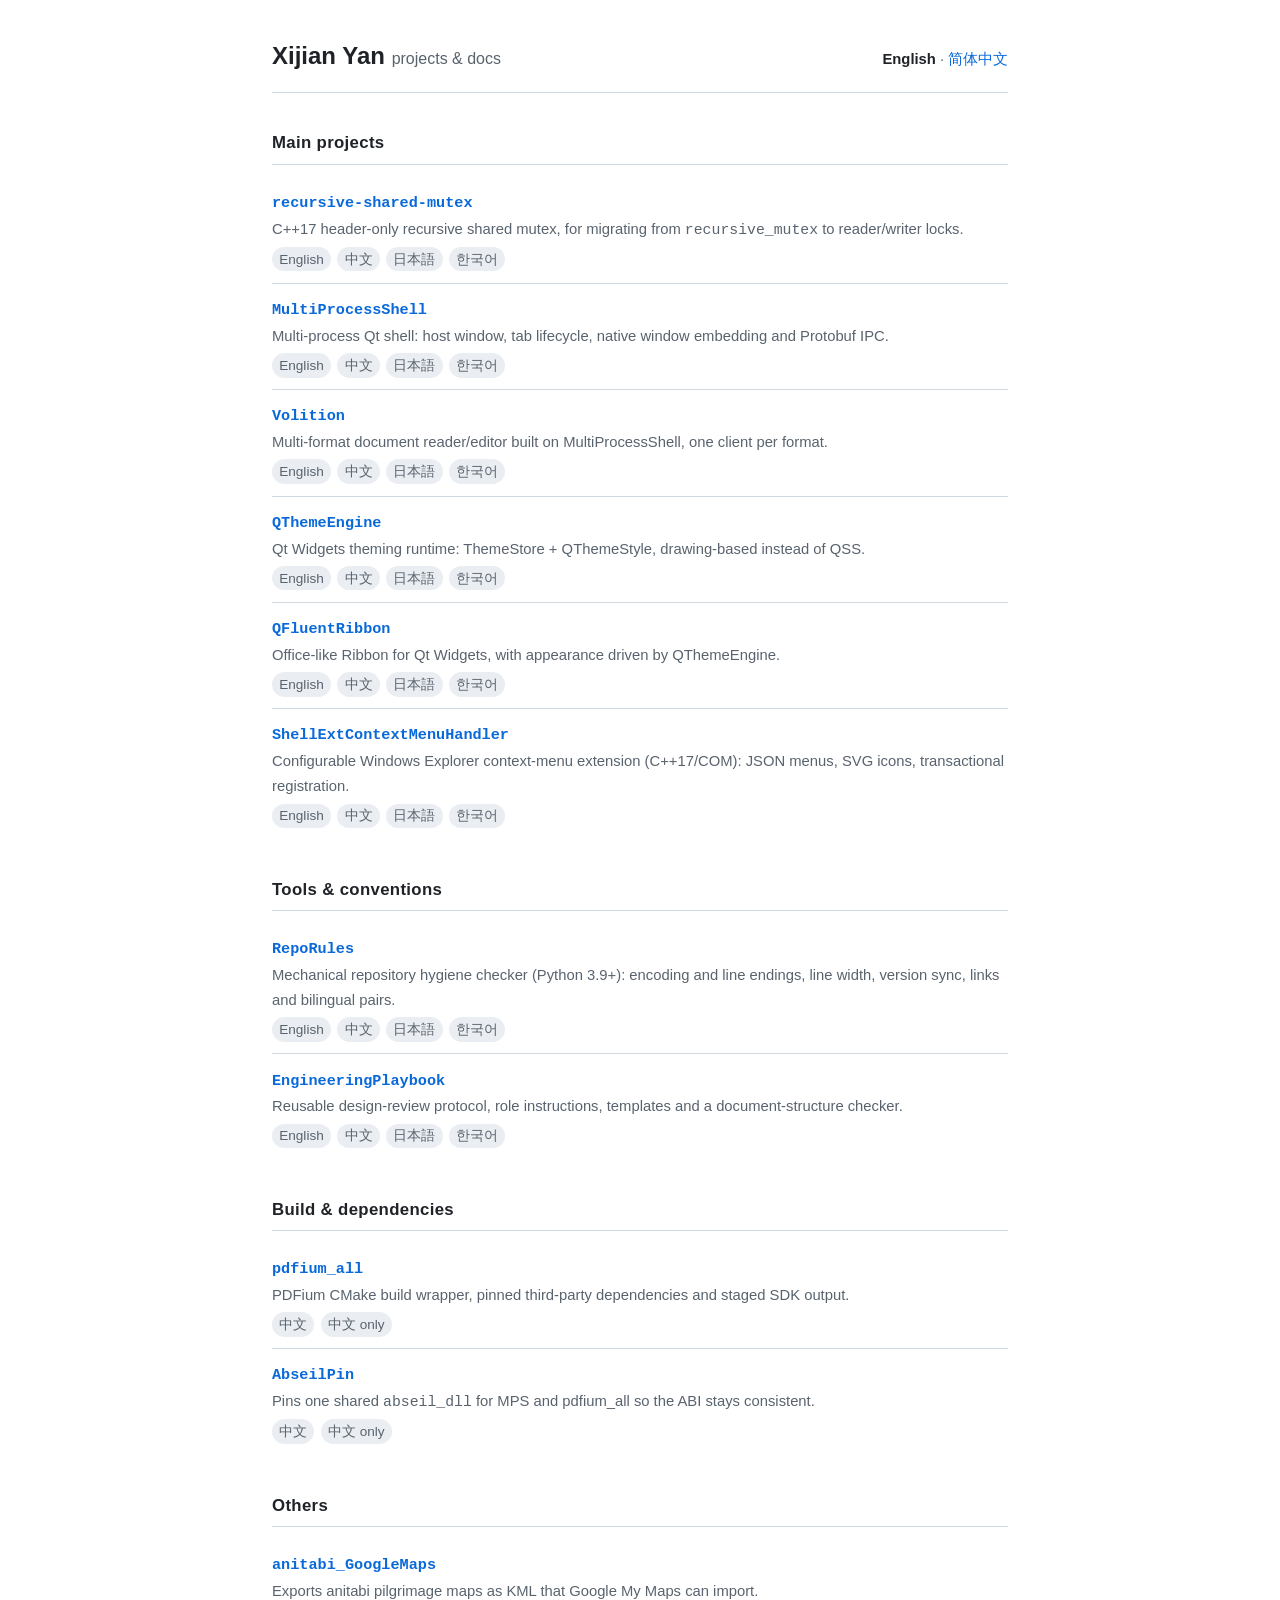
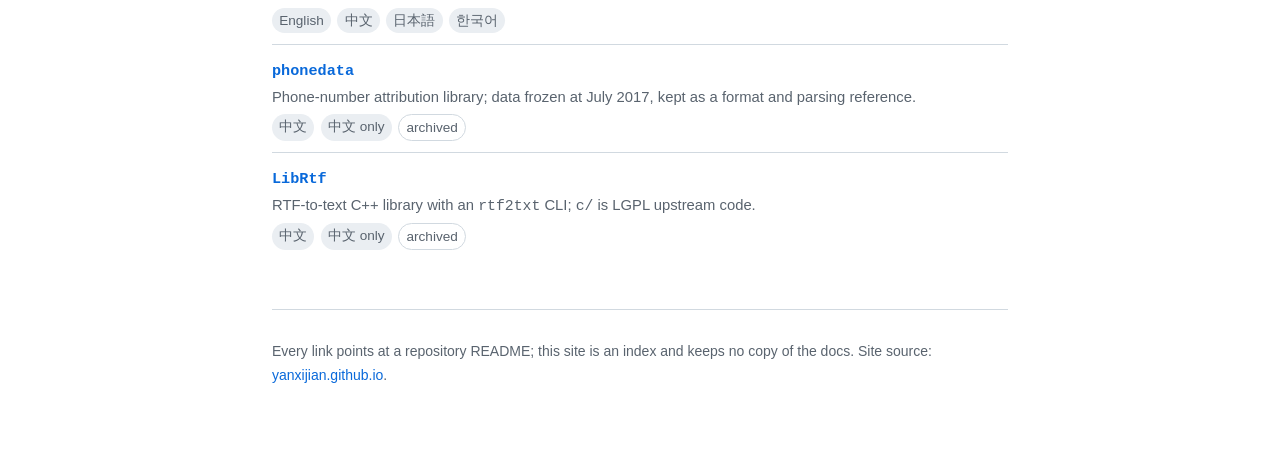
==== en/index.html @ b66724a9 "feat: README 四语言（英/简中/日/韩），索引页链接改为四语言入口 - README.md 改为英文默认（原 README.en.md），README.zh-CN.md 承接原中文版，  " ====
<!DOCTYPE html>
<html lang="en">
<head>
<meta charset="utf-8">
<meta name="viewport" content="width=device-width, initial-scale=1">
<title>Projects &amp; docs · Xijian Yan</title>
<meta name="description" content="Public projects by Xijian Yan: C++/Qt libraries and tools, a Windows Shell extension, a repository hygiene checker, plus archived experiments.">
<link rel="stylesheet" href="/assets/style.css">
<link rel="alternate" hreflang="zh" href="https://yanxijian.github.io/zh/">
<link rel="alternate" hreflang="en" href="https://yanxijian.github.io/en/">
<link rel="alternate" hreflang="x-default" href="https://yanxijian.github.io/">
<script src="/assets/site.js"></script>
</head>
<body>
<header>
  <h1>Xijian Yan <span class="sub">projects &amp; docs</span></h1>
  <nav class="lang" aria-label="Language">
    <strong>English</strong><span class="sep" aria-hidden="true">·</span><a href="/zh/" hreflang="zh" lang="zh-CN" data-set-lang="zh">简体中文</a>
  </nav>
</header>

<main>
  <section>
    <h2>Main projects</h2>
    <ul class="repos">
      <li>
        <a class="name" href="https://github.com/yanxijian/recursive-shared-mutex"><code>recursive-shared-mutex</code></a>
        <span class="desc">C++17 header-only recursive shared mutex, for migrating from <code>recursive_mutex</code> to reader/writer locks.</span>
        <span class="tags">
          <a class="tag" href="https://github.com/yanxijian/recursive-shared-mutex/blob/HEAD/README.md">English</a>
          <a class="tag" href="https://github.com/yanxijian/recursive-shared-mutex/blob/HEAD/README.zh-CN.md">中文</a>
          <a class="tag" href="https://github.com/yanxijian/recursive-shared-mutex/blob/HEAD/README.ja.md">日本語</a>
          <a class="tag" href="https://github.com/yanxijian/recursive-shared-mutex/blob/HEAD/README.ko.md">한국어</a>
        </span>
      </li>
      <li>
        <a class="name" href="https://github.com/yanxijian/MultiProcessShell"><code>MultiProcessShell</code></a>
        <span class="desc">Multi-process Qt shell: host window, tab lifecycle, native window embedding and Protobuf IPC.</span>
        <span class="tags">
          <a class="tag" href="https://github.com/yanxijian/MultiProcessShell/blob/HEAD/README.md">English</a>
          <a class="tag" href="https://github.com/yanxijian/MultiProcessShell/blob/HEAD/README.zh-CN.md">中文</a>
          <a class="tag" href="https://github.com/yanxijian/MultiProcessShell/blob/HEAD/README.ja.md">日本語</a>
          <a class="tag" href="https://github.com/yanxijian/MultiProcessShell/blob/HEAD/README.ko.md">한국어</a>
        </span>
      </li>
      <li>
        <a class="name" href="https://github.com/yanxijian/Volition"><code>Volition</code></a>
        <span class="desc">Multi-format document reader/editor built on MultiProcessShell, one client per format.</span>
        <span class="tags">
          <a class="tag" href="https://github.com/yanxijian/Volition/blob/HEAD/README.md">English</a>
          <a class="tag" href="https://github.com/yanxijian/Volition/blob/HEAD/README.zh-CN.md">中文</a>
          <a class="tag" href="https://github.com/yanxijian/Volition/blob/HEAD/README.ja.md">日本語</a>
          <a class="tag" href="https://github.com/yanxijian/Volition/blob/HEAD/README.ko.md">한국어</a>
        </span>
      </li>
      <li>
        <a class="name" href="https://github.com/yanxijian/QThemeEngine"><code>QThemeEngine</code></a>
        <span class="desc">Qt Widgets theming runtime: ThemeStore + QThemeStyle, drawing-based instead of QSS.</span>
        <span class="tags">
          <a class="tag" href="https://github.com/yanxijian/QThemeEngine/blob/HEAD/README.md">English</a>
          <a class="tag" href="https://github.com/yanxijian/QThemeEngine/blob/HEAD/README.zh-CN.md">中文</a>
          <a class="tag" href="https://github.com/yanxijian/QThemeEngine/blob/HEAD/README.ja.md">日本語</a>
          <a class="tag" href="https://github.com/yanxijian/QThemeEngine/blob/HEAD/README.ko.md">한국어</a>
        </span>
      </li>
      <li>
        <a class="name" href="https://github.com/yanxijian/QFluentRibbon"><code>QFluentRibbon</code></a>
        <span class="desc">Office-like Ribbon for Qt Widgets, with appearance driven by QThemeEngine.</span>
        <span class="tags">
          <a class="tag" href="https://github.com/yanxijian/QFluentRibbon/blob/HEAD/README.md">English</a>
          <a class="tag" href="https://github.com/yanxijian/QFluentRibbon/blob/HEAD/README.zh-CN.md">中文</a>
          <a class="tag" href="https://github.com/yanxijian/QFluentRibbon/blob/HEAD/README.ja.md">日本語</a>
          <a class="tag" href="https://github.com/yanxijian/QFluentRibbon/blob/HEAD/README.ko.md">한국어</a>
        </span>
      </li>
      <li>
        <a class="name" href="https://github.com/yanxijian/ShellExtContextMenuHandler"><code>ShellExtContextMenuHandler</code></a>
        <span class="desc">Configurable Windows Explorer context-menu extension (C++17/COM): JSON menus, SVG icons, transactional registration.</span>
        <span class="tags">
          <a class="tag" href="https://github.com/yanxijian/ShellExtContextMenuHandler/blob/HEAD/README.md">English</a>
          <a class="tag" href="https://github.com/yanxijian/ShellExtContextMenuHandler/blob/HEAD/README.zh-CN.md">中文</a>
          <a class="tag" href="https://github.com/yanxijian/ShellExtContextMenuHandler/blob/HEAD/README.ja.md">日本語</a>
          <a class="tag" href="https://github.com/yanxijian/ShellExtContextMenuHandler/blob/HEAD/README.ko.md">한국어</a>
        </span>
      </li>
    </ul>
  </section>

  <section>
    <h2>Tools &amp; conventions</h2>
    <ul class="repos">
      <li>
        <a class="name" href="https://github.com/yanxijian/RepoRules"><code>RepoRules</code></a>
        <span class="desc">Mechanical repository hygiene checker (Python 3.9+): encoding and line endings, line width, version sync, links and bilingual pairs.</span>
        <span class="tags">
          <a class="tag" href="https://github.com/yanxijian/RepoRules/blob/HEAD/README.md">English</a>
          <a class="tag" href="https://github.com/yanxijian/RepoRules/blob/HEAD/README.zh-CN.md">中文</a>
          <a class="tag" href="https://github.com/yanxijian/RepoRules/blob/HEAD/README.ja.md">日本語</a>
          <a class="tag" href="https://github.com/yanxijian/RepoRules/blob/HEAD/README.ko.md">한국어</a>
        </span>
      </li>
      <li>
        <a class="name" href="https://github.com/yanxijian/EngineeringPlaybook"><code>EngineeringPlaybook</code></a>
        <span class="desc">Reusable design-review protocol, role instructions, templates and a document-structure checker.</span>
        <span class="tags">
          <a class="tag" href="https://github.com/yanxijian/EngineeringPlaybook/blob/HEAD/README.md">English</a>
          <a class="tag" href="https://github.com/yanxijian/EngineeringPlaybook/blob/HEAD/README.zh-CN.md">中文</a>
          <a class="tag" href="https://github.com/yanxijian/EngineeringPlaybook/blob/HEAD/README.ja.md">日本語</a>
          <a class="tag" href="https://github.com/yanxijian/EngineeringPlaybook/blob/HEAD/README.ko.md">한국어</a>
        </span>
        </span>
      </li>
    </ul>
  </section>

  <section>
    <h2>Build &amp; dependencies</h2>
    <ul class="repos">
      <li>
        <a class="name" href="https://github.com/yanxijian/pdfium_all"><code>pdfium_all</code></a>
        <span class="desc">PDFium CMake build wrapper, pinned third-party dependencies and staged SDK output.</span>
        <span class="tags">
          <a class="tag" href="https://github.com/yanxijian/pdfium_all/blob/HEAD/README.md">中文</a>
          <span class="tag">中文 only</span>
        </span>
      </li>
      <li>
        <a class="name" href="https://github.com/yanxijian/AbseilPin"><code>AbseilPin</code></a>
        <span class="desc">Pins one shared <code>abseil_dll</code> for MPS and pdfium_all so the ABI stays consistent.</span>
        <span class="tags">
          <a class="tag" href="https://github.com/yanxijian/AbseilPin/blob/HEAD/README.md">中文</a>
          <span class="tag">中文 only</span>
        </span>
      </li>
    </ul>
  </section>

  <section>
    <h2>Others</h2>
    <ul class="repos">
      <li>
        <a class="name" href="https://github.com/yanxijian/anitabi_GoogleMaps"><code>anitabi_GoogleMaps</code></a>
        <span class="desc">Exports anitabi pilgrimage maps as KML that Google My Maps can import.</span>
        <span class="tags">
          <a class="tag" href="https://github.com/yanxijian/anitabi_GoogleMaps/blob/HEAD/README.md">English</a>
          <a class="tag" href="https://github.com/yanxijian/anitabi_GoogleMaps/blob/HEAD/README.zh-CN.md">中文</a>
          <a class="tag" href="https://github.com/yanxijian/anitabi_GoogleMaps/blob/HEAD/README.ja.md">日本語</a>
          <a class="tag" href="https://github.com/yanxijian/anitabi_GoogleMaps/blob/HEAD/README.ko.md">한국어</a>
        </span>
        </span>
      </li>
      <li>
        <a class="name" href="https://github.com/yanxijian/phonedata"><code>phonedata</code></a>
        <span class="desc">Phone-number attribution library; data frozen at July 2017, kept as a format and parsing reference.</span>
        <span class="tags">
          <a class="tag" href="https://github.com/yanxijian/phonedata/blob/HEAD/README.md">中文</a>
          <span class="tag">中文 only</span>
          <span class="tag tag-archived">archived</span>
        </span>
      </li>
      <li>
        <a class="name" href="https://github.com/yanxijian/LibRtf"><code>LibRtf</code></a>
        <span class="desc">RTF-to-text C++ library with an <code>rtf2txt</code> CLI; <code>c/</code> is LGPL upstream code.</span>
        <span class="tags">
          <a class="tag" href="https://github.com/yanxijian/LibRtf/blob/HEAD/README.md">中文</a>
          <span class="tag">中文 only</span>
          <span class="tag tag-archived">archived</span>
        </span>
      </li>
    </ul>
  </section>
</main>

<footer>
  <p>Every link points at a repository README; this site is an index and keeps no copy of the docs.
     Site source: <a href="https://github.com/yanxijian/yanxijian.github.io">yanxijian.github.io</a>.</p>
</footer>
</body>
</html>
---- assets/style.css ----
/* 站点样式：无外部字体、无 CDN、无构建。
 * 颜色跟随系统主题，中文优先使用系统自带的中文字体。 */

:root {
  color-scheme: light dark;
  --fg: #1f2328;
  --muted: #59636e;
  --bg: #ffffff;
  --line: #d1d9e0;
  --accent: #0969da;
  --tag-bg: #eaeef2;
  --tag-fg: #59636e;
}

@media (prefers-color-scheme: dark) {
  :root {
    --fg: #e6edf3;
    --muted: #9198a1;
    --bg: #0d1117;
    --line: #30363d;
    --accent: #4493f8;
    --tag-bg: #21262d;
    --tag-fg: #9198a1;
  }
}

* {
  box-sizing: border-box;
}

html {
  -webkit-text-size-adjust: 100%;
}

body {
  margin: 0;
  padding: 2.5rem 1.25rem 4rem;
  background: var(--bg);
  color: var(--fg);
  font-family: -apple-system, BlinkMacSystemFont, "Segoe UI", "PingFang SC",
    "Hiragino Sans GB", "Microsoft YaHei", "Noto Sans CJK SC", sans-serif;
  font-size: 16px;
  line-height: 1.7;
}

main,
header,
footer {
  max-width: 46rem;
  margin: 0 auto;
}

a {
  color: var(--accent);
  text-decoration: none;
}

a:hover,
a:focus {
  text-decoration: underline;
}

a:focus-visible {
  outline: 2px solid var(--accent);
  outline-offset: 2px;
  border-radius: 3px;
}

h1 {
  margin: 0 0 0.25rem;
  font-size: 1.5rem;
  line-height: 1.35;
}

h1 .sub {
  color: var(--muted);
  font-size: 1rem;
  font-weight: 400;
}

h2 {
  margin: 2.25rem 0 0.75rem;
  padding-bottom: 0.35rem;
  border-bottom: 1px solid var(--line);
  font-size: 1.05rem;
  letter-spacing: 0.02em;
}

header {
  display: flex;
  flex-wrap: wrap;
  align-items: baseline;
  justify-content: space-between;
  gap: 0.5rem 1rem;
  padding-bottom: 1rem;
  border-bottom: 1px solid var(--line);
}

.lang {
  color: var(--muted);
  font-size: 0.925rem;
  white-space: nowrap;
}

.lang strong {
  color: var(--fg);
}

.sep {
  padding: 0 0.25rem;
  color: var(--muted);
}

ul.repos {
  margin: 0;
  padding: 0;
  list-style: none;
}

ul.repos > li {
  padding: 0.7rem 0;
  border-bottom: 1px solid var(--line);
}

ul.repos > li:last-child {
  border-bottom: 0;
}

.name {
  display: inline-block;
  margin-right: 0.5rem;
  font-weight: 600;
}

.name code {
  font-family: ui-monospace, SFMono-Regular, "SF Mono", Menlo, Consolas,
    "Liberation Mono", monospace;
  font-size: 0.95em;
}

.desc {
  display: block;
  color: var(--muted);
  font-size: 0.925rem;
}

.tags {
  display: inline-flex;
  flex-wrap: wrap;
  gap: 0.4rem;
  margin-top: 0.25rem;
  font-size: 0.85rem;
}

.tag {
  padding: 0.05rem 0.45rem;
  border-radius: 999px;
  background: var(--tag-bg);
  color: var(--tag-fg);
  white-space: nowrap;
}

.tag-archived {
  background: transparent;
  border: 1px solid var(--line);
}

footer {
  margin-top: 3rem;
  padding-top: 1rem;
  border-top: 1px solid var(--line);
  color: var(--muted);
  font-size: 0.875rem;
}

/* 根页：语言选择兜底 */
body.root {
  display: flex;
  align-items: center;
  min-height: 100vh;
  padding-top: 0;
  padding-bottom: 0;
}

body.root main {
  width: 100%;
  text-align: center;
}

body.root .choose {
  margin: 0.75rem 0 0.5rem;
  color: var(--muted);
}

body.root .choices {
  margin: 0;
  font-size: 1.15rem;
}

body.root .note {
  margin-top: 1.5rem;
  color: var(--muted);
  font-size: 0.85rem;
}
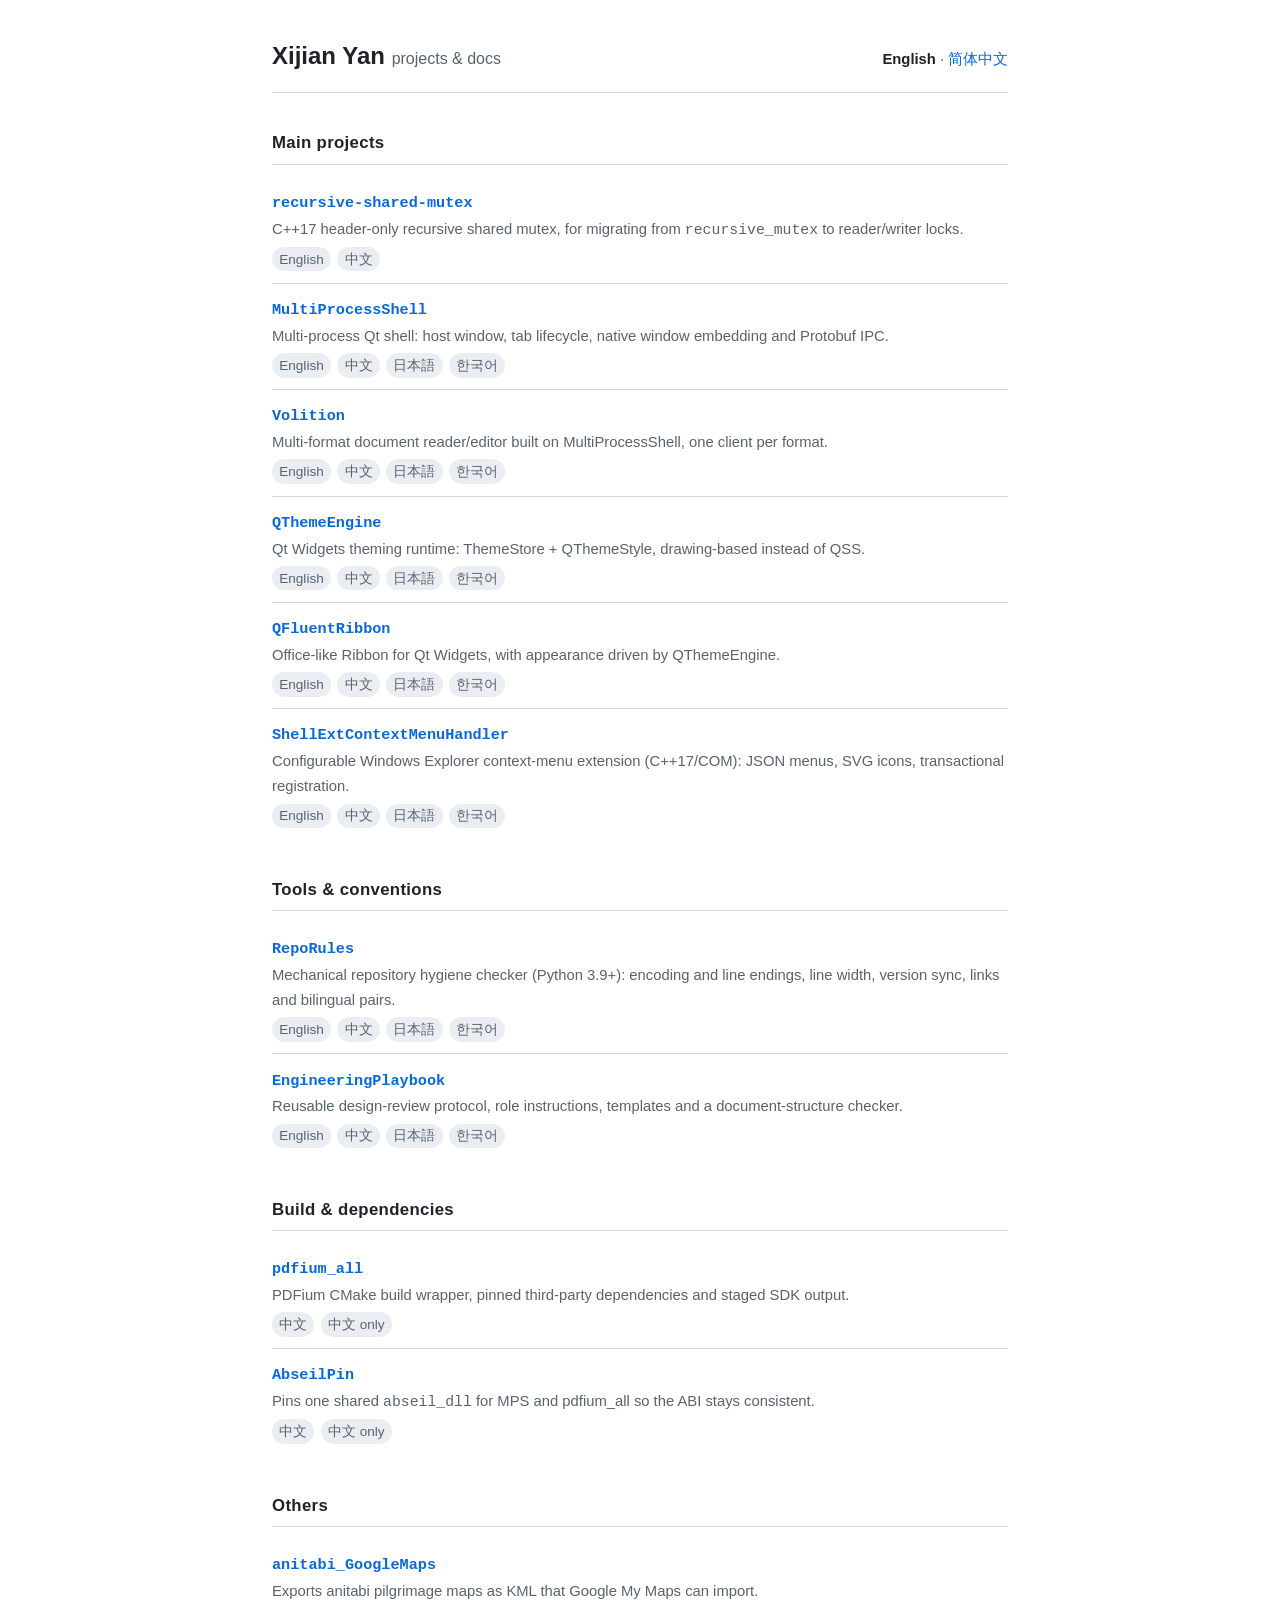
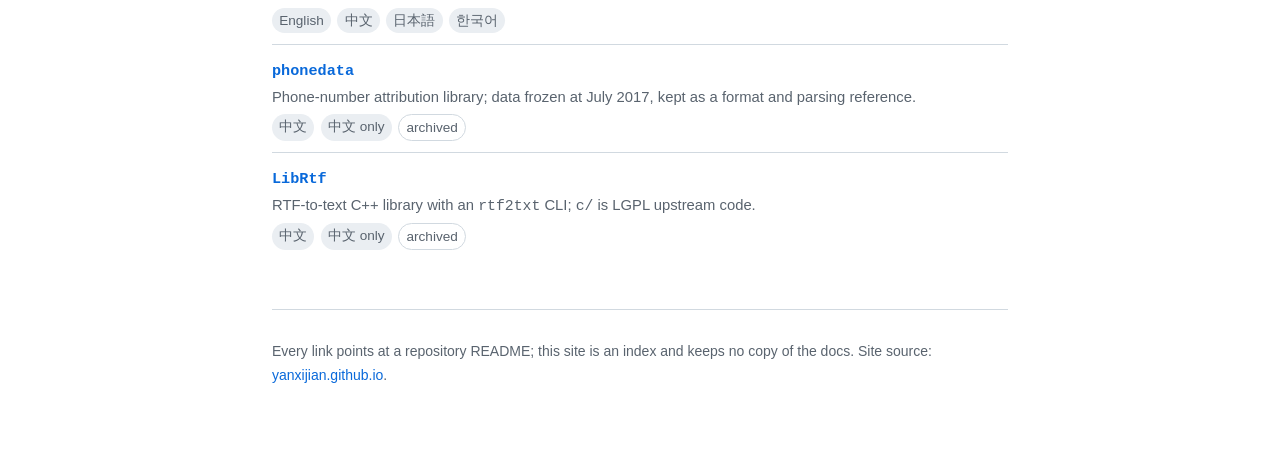
==== commit 15988193: "fix: recursive-shared-mutex 先只链中英两份 README 它的四语言（README.ja.md / README.ko.md）提交在 `chore/repo-rules-m" ====
--- a/en/index.html
+++ b/en/index.html
@@ -29,8 +29,6 @@
         <span class="tags">
           <a class="tag" href="https://github.com/yanxijian/recursive-shared-mutex/blob/HEAD/README.md">English</a>
           <a class="tag" href="https://github.com/yanxijian/recursive-shared-mutex/blob/HEAD/README.zh-CN.md">中文</a>
-          <a class="tag" href="https://github.com/yanxijian/recursive-shared-mutex/blob/HEAD/README.ja.md">日本語</a>
-          <a class="tag" href="https://github.com/yanxijian/recursive-shared-mutex/blob/HEAD/README.ko.md">한국어</a>
         </span>
       </li>
       <li>
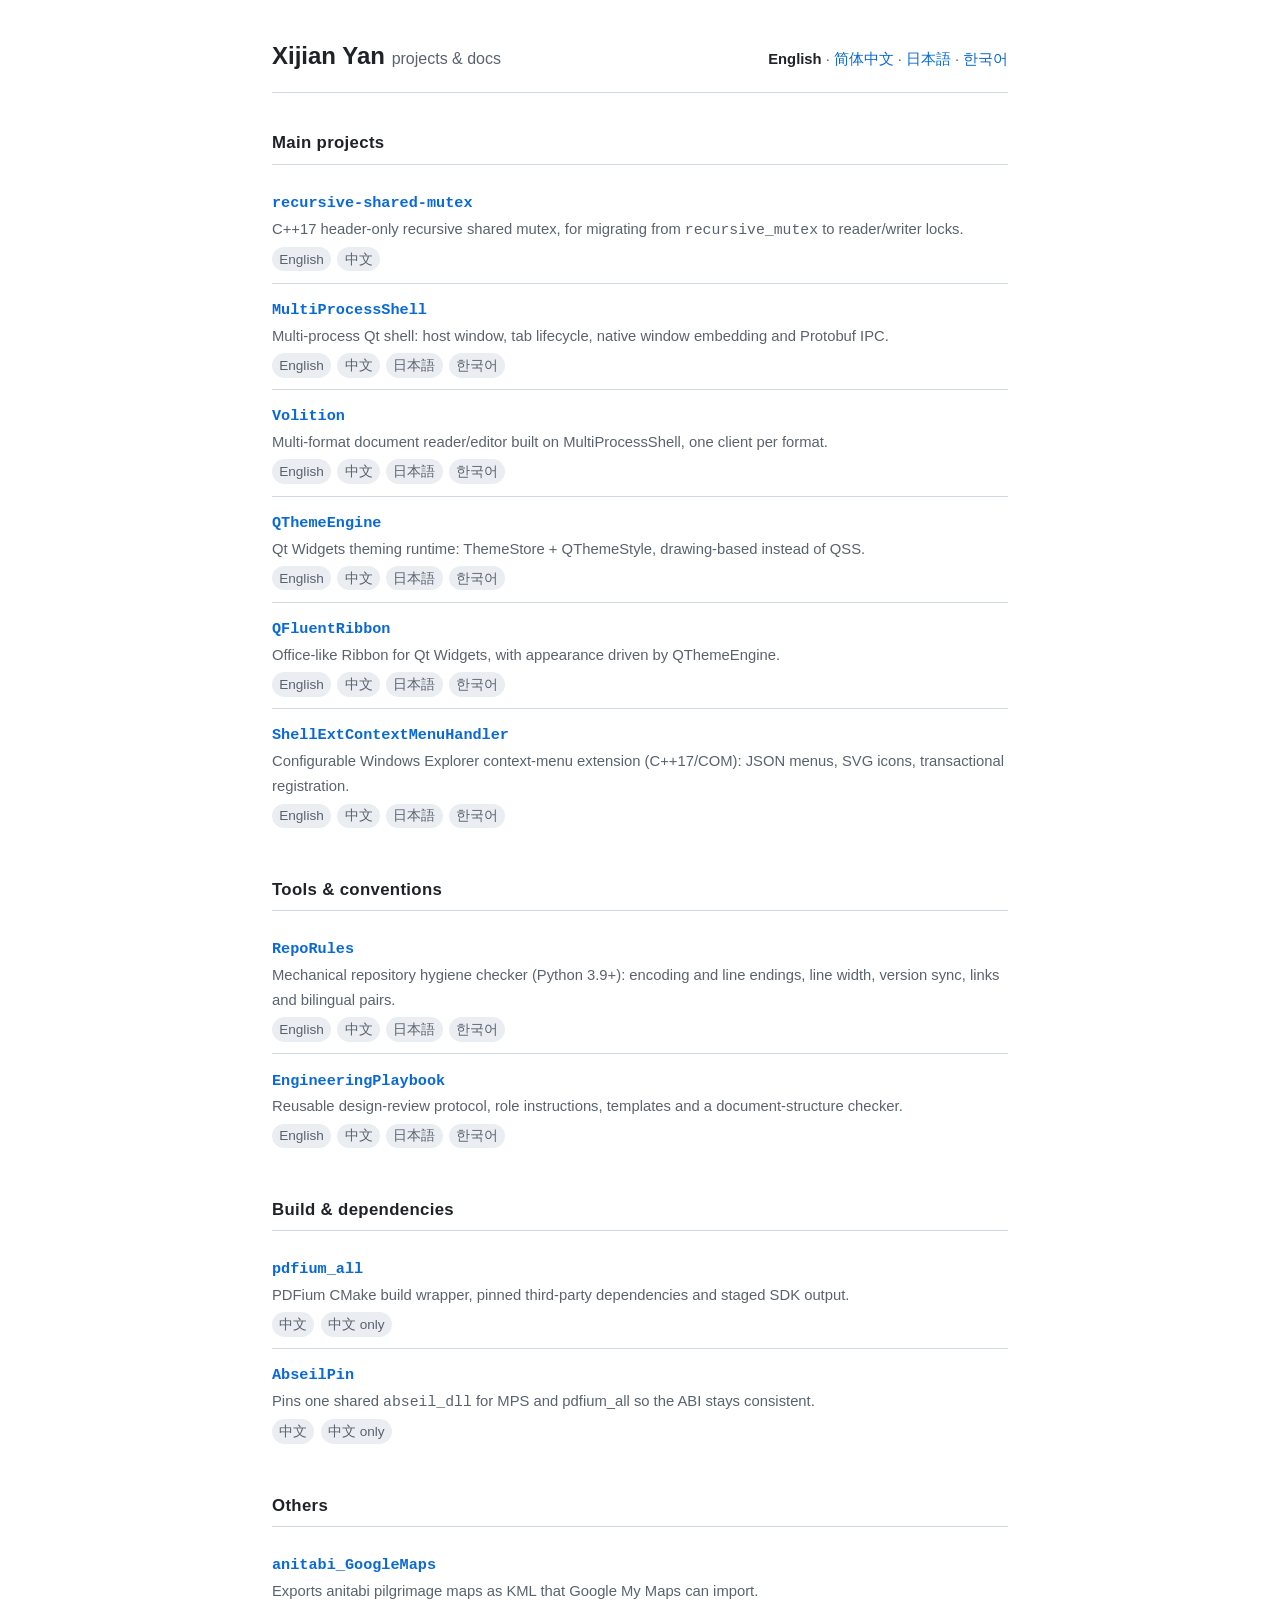
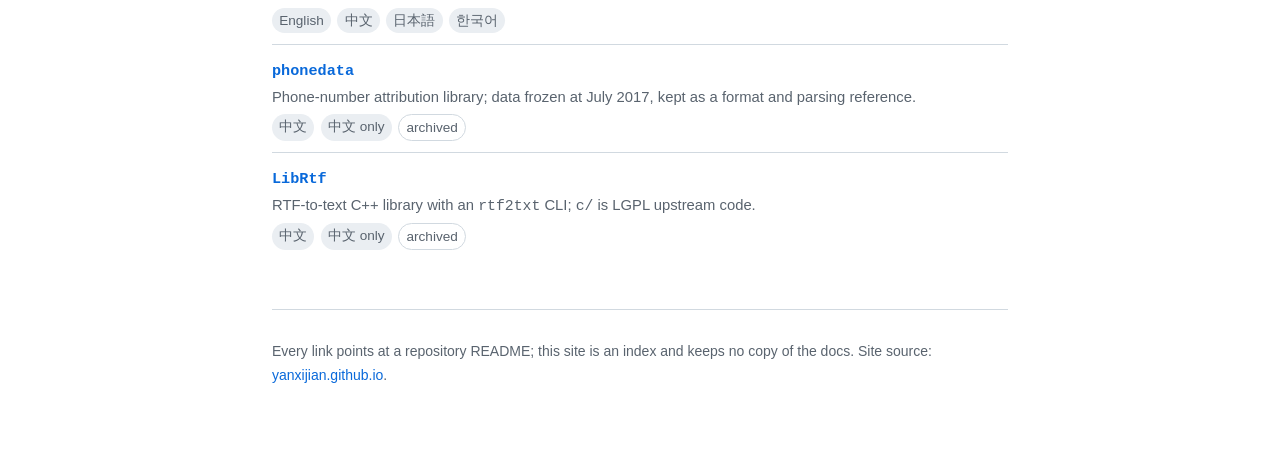
==== commit f2100c67: "feat: 站点补齐日语、韩语两页，成为四语索引 - 新增 ja/index.html、ko/index.html：12 个仓库条目按各自语言写说明 - 根页与 zh/en 页的语言导航、hrefla" ====
--- a/en/index.html
+++ b/en/index.html
@@ -14,8 +14,8 @@
 <body>
 <header>
   <h1>Xijian Yan <span class="sub">projects &amp; docs</span></h1>
-  <nav class="lang" aria-label="Language">
-    <strong>English</strong><span class="sep" aria-hidden="true">·</span><a href="/zh/" hreflang="zh" lang="zh-CN" data-set-lang="zh">简体中文</a>
+    <nav class="lang" aria-label="Language">
+    <strong>English</strong><span class="sep" aria-hidden="true">·</span><a href="/zh/" hreflang="zh" lang="zh-CN" data-set-lang="zh">简体中文</a><span class="sep" aria-hidden="true">·</span><a href="/ja/" hreflang="ja" lang="ja" data-set-lang="ja">日本語</a><span class="sep" aria-hidden="true">·</span><a href="/ko/" hreflang="ko" lang="ko" data-set-lang="ko">한국어</a>
   </nav>
 </header>
 
@@ -106,7 +106,6 @@
           <a class="tag" href="https://github.com/yanxijian/EngineeringPlaybook/blob/HEAD/README.ja.md">日本語</a>
           <a class="tag" href="https://github.com/yanxijian/EngineeringPlaybook/blob/HEAD/README.ko.md">한국어</a>
         </span>
-        </span>
       </li>
     </ul>
   </section>
@@ -145,7 +144,6 @@
           <a class="tag" href="https://github.com/yanxijian/anitabi_GoogleMaps/blob/HEAD/README.ja.md">日本語</a>
           <a class="tag" href="https://github.com/yanxijian/anitabi_GoogleMaps/blob/HEAD/README.ko.md">한국어</a>
         </span>
-        </span>
       </li>
       <li>
         <a class="name" href="https://github.com/yanxijian/phonedata"><code>phonedata</code></a>
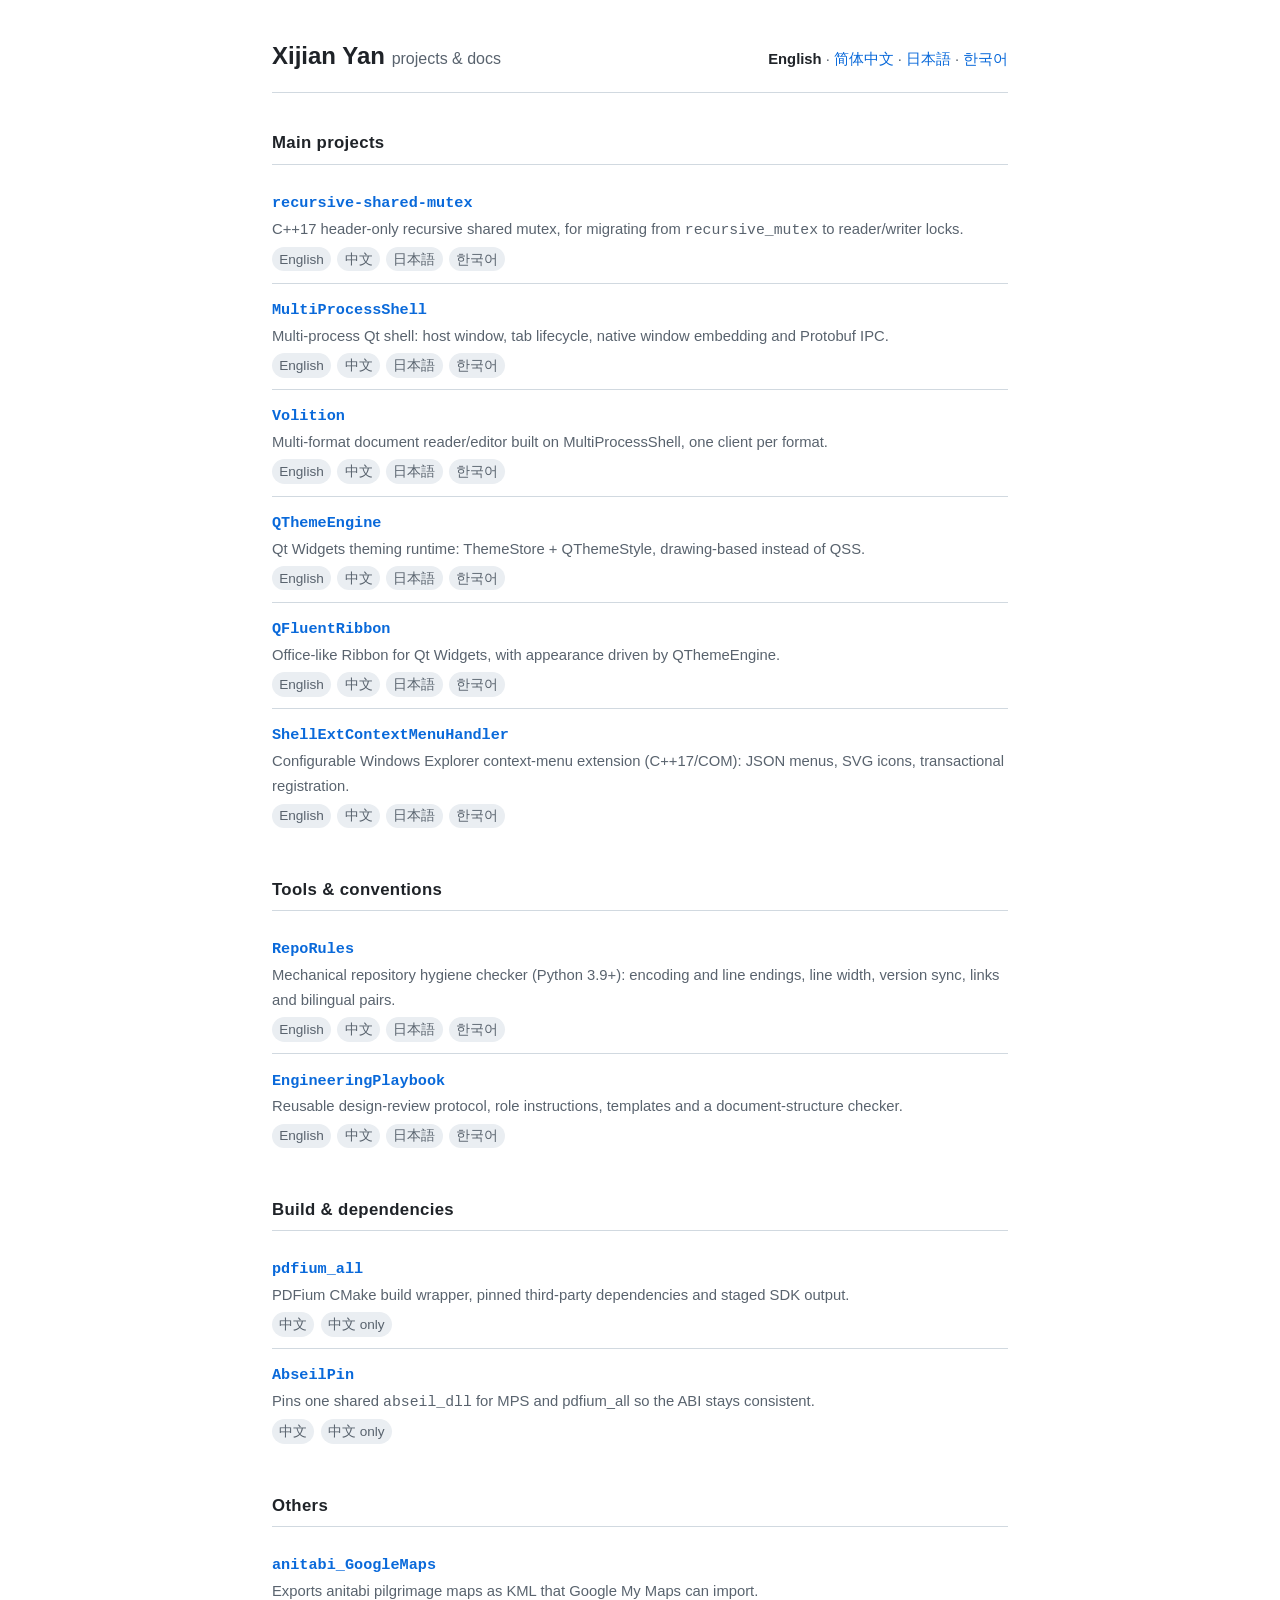
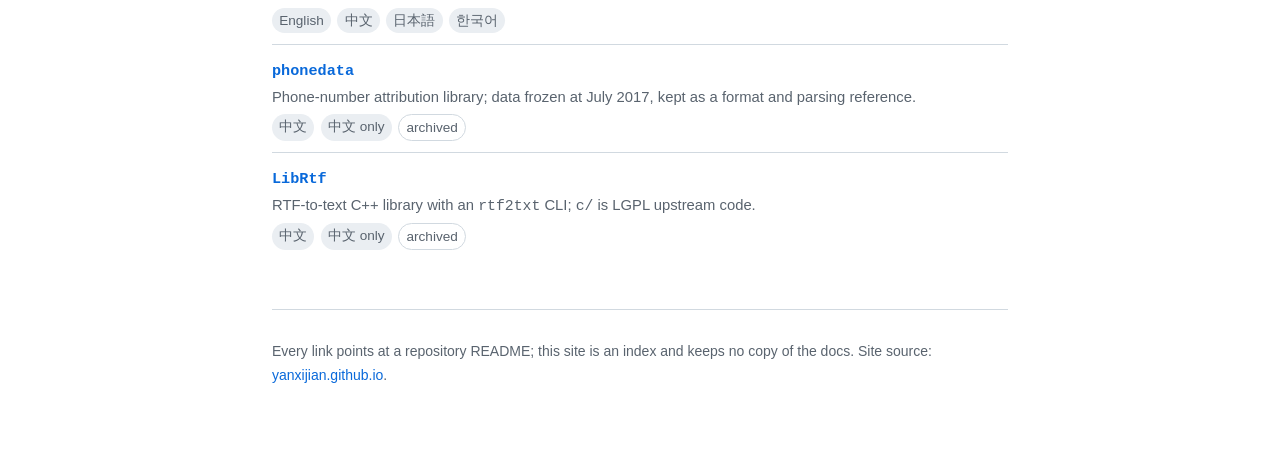
==== commit dc907fb5: "docs: give recursive-shared-mutex its four language links PR #46 merged, so the repository README no" ====
--- a/en/index.html
+++ b/en/index.html
@@ -29,6 +29,8 @@
         <span class="tags">
           <a class="tag" href="https://github.com/yanxijian/recursive-shared-mutex/blob/HEAD/README.md">English</a>
           <a class="tag" href="https://github.com/yanxijian/recursive-shared-mutex/blob/HEAD/README.zh-CN.md">中文</a>
+          <a class="tag" href="https://github.com/yanxijian/recursive-shared-mutex/blob/HEAD/README.ja.md">日本語</a>
+          <a class="tag" href="https://github.com/yanxijian/recursive-shared-mutex/blob/HEAD/README.ko.md">한국어</a>
         </span>
       </li>
       <li>
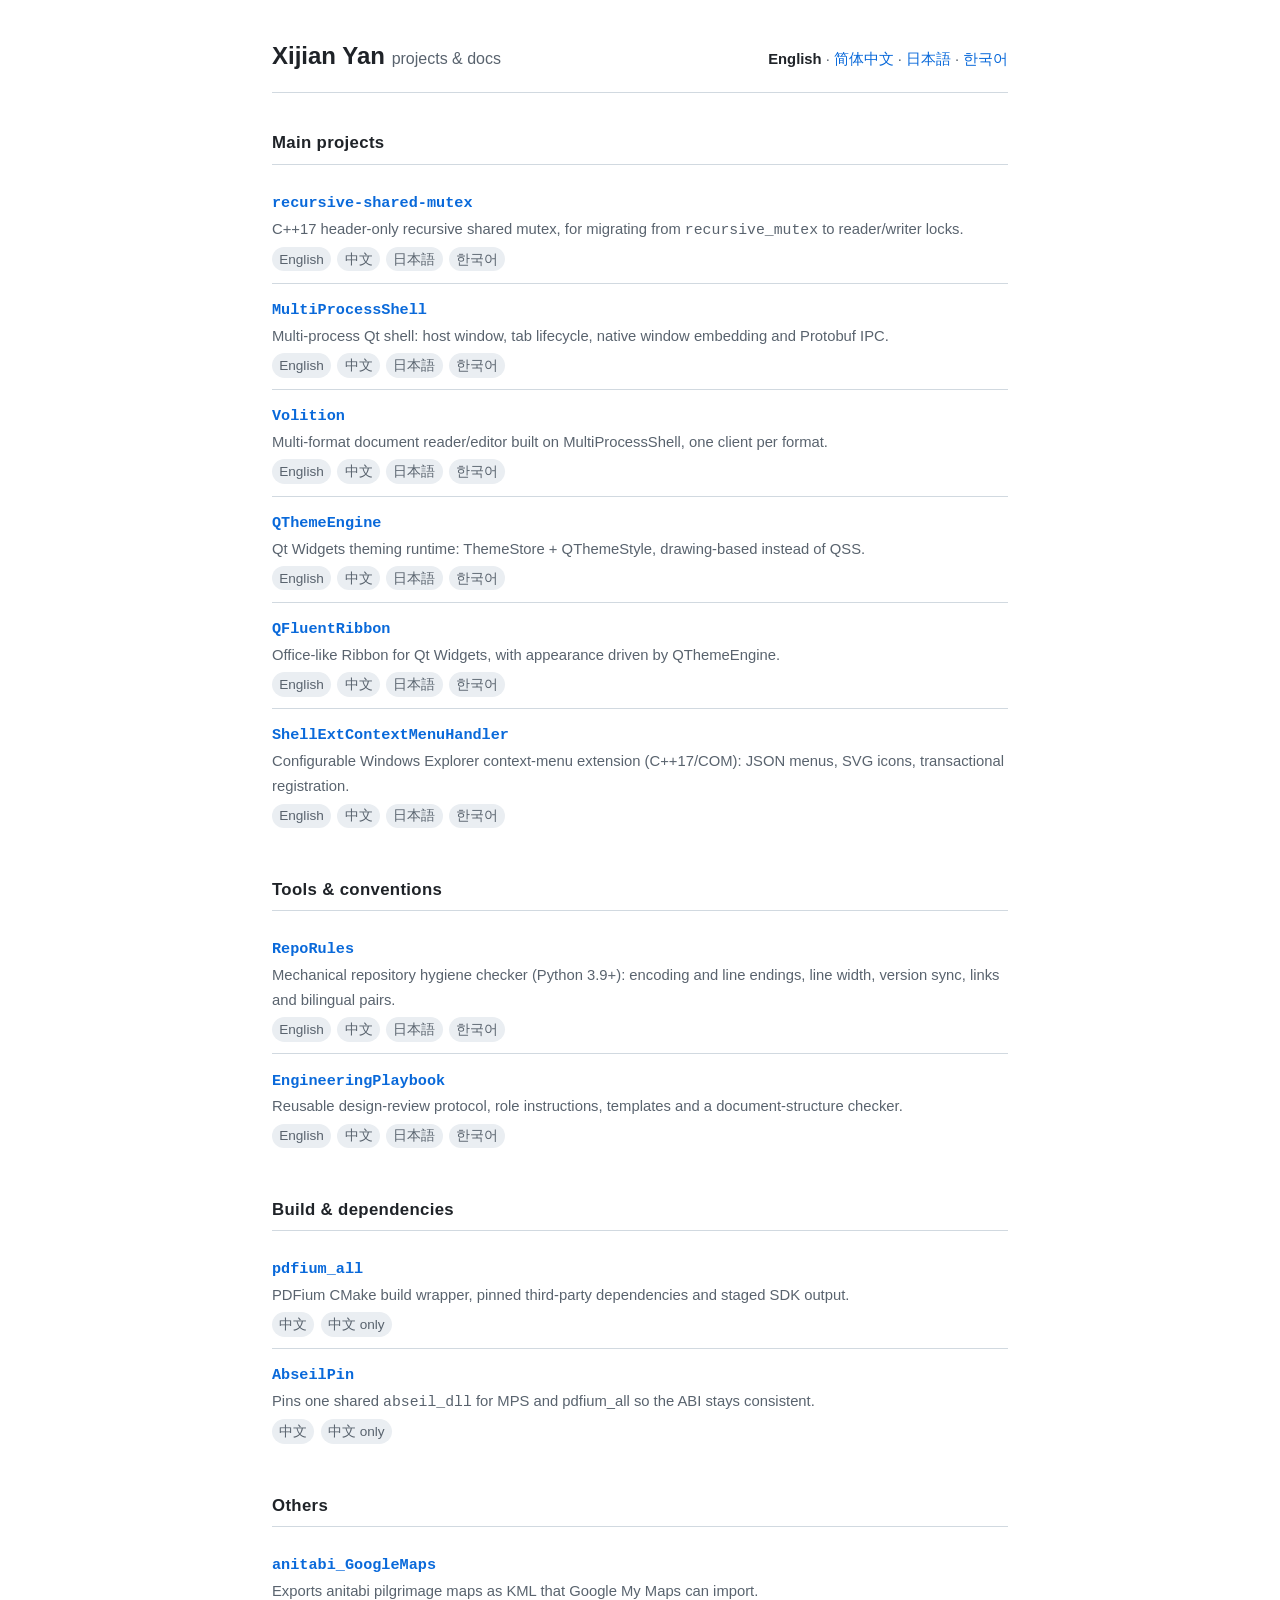
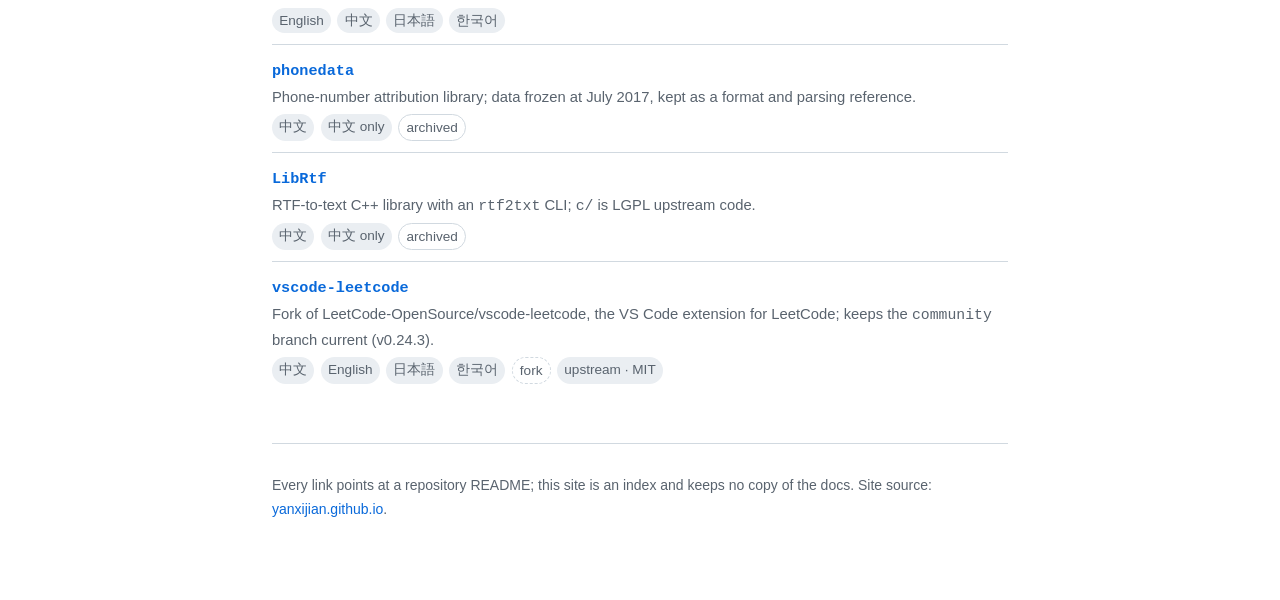
==== commit a1de9538: "docs: index the vscode-leetcode fork `yanxijian/vscode-leetcode` is a fork of LeetCode-OpenSource/vs" ====
--- a/en/index.html
+++ b/en/index.html
@@ -165,6 +165,18 @@
           <span class="tag tag-archived">archived</span>
         </span>
       </li>
+      <li>
+        <a class="name" href="https://github.com/yanxijian/vscode-leetcode"><code>vscode-leetcode</code></a>
+        <span class="desc">Fork of LeetCode-OpenSource/vscode-leetcode, the VS Code extension for LeetCode; keeps the <code>community</code> branch current (v0.24.3).</span>
+        <span class="tags">
+          <a class="tag" href="https://github.com/yanxijian/vscode-leetcode/blob/HEAD/README.md">中文</a>
+          <a class="tag" href="https://github.com/yanxijian/vscode-leetcode/blob/HEAD/README.en.md">English</a>
+          <a class="tag" href="https://github.com/yanxijian/vscode-leetcode/blob/HEAD/README.ja.md">日本語</a>
+          <a class="tag" href="https://github.com/yanxijian/vscode-leetcode/blob/HEAD/README.ko.md">한국어</a>
+          <span class="tag tag-fork">fork</span>
+          <a class="tag" href="https://github.com/LeetCode-OpenSource/vscode-leetcode">upstream · MIT</a>
+        </span>
+      </li>
     </ul>
   </section>
 </main>
--- a/assets/style.css
+++ b/assets/style.css
@@ -165,6 +165,11 @@
   border: 1px solid var(--line);
 }
 
+.tag-fork {
+  background: transparent;
+  border: 1px dashed var(--line);
+}
+
 footer {
   margin-top: 3rem;
   padding-top: 1rem;
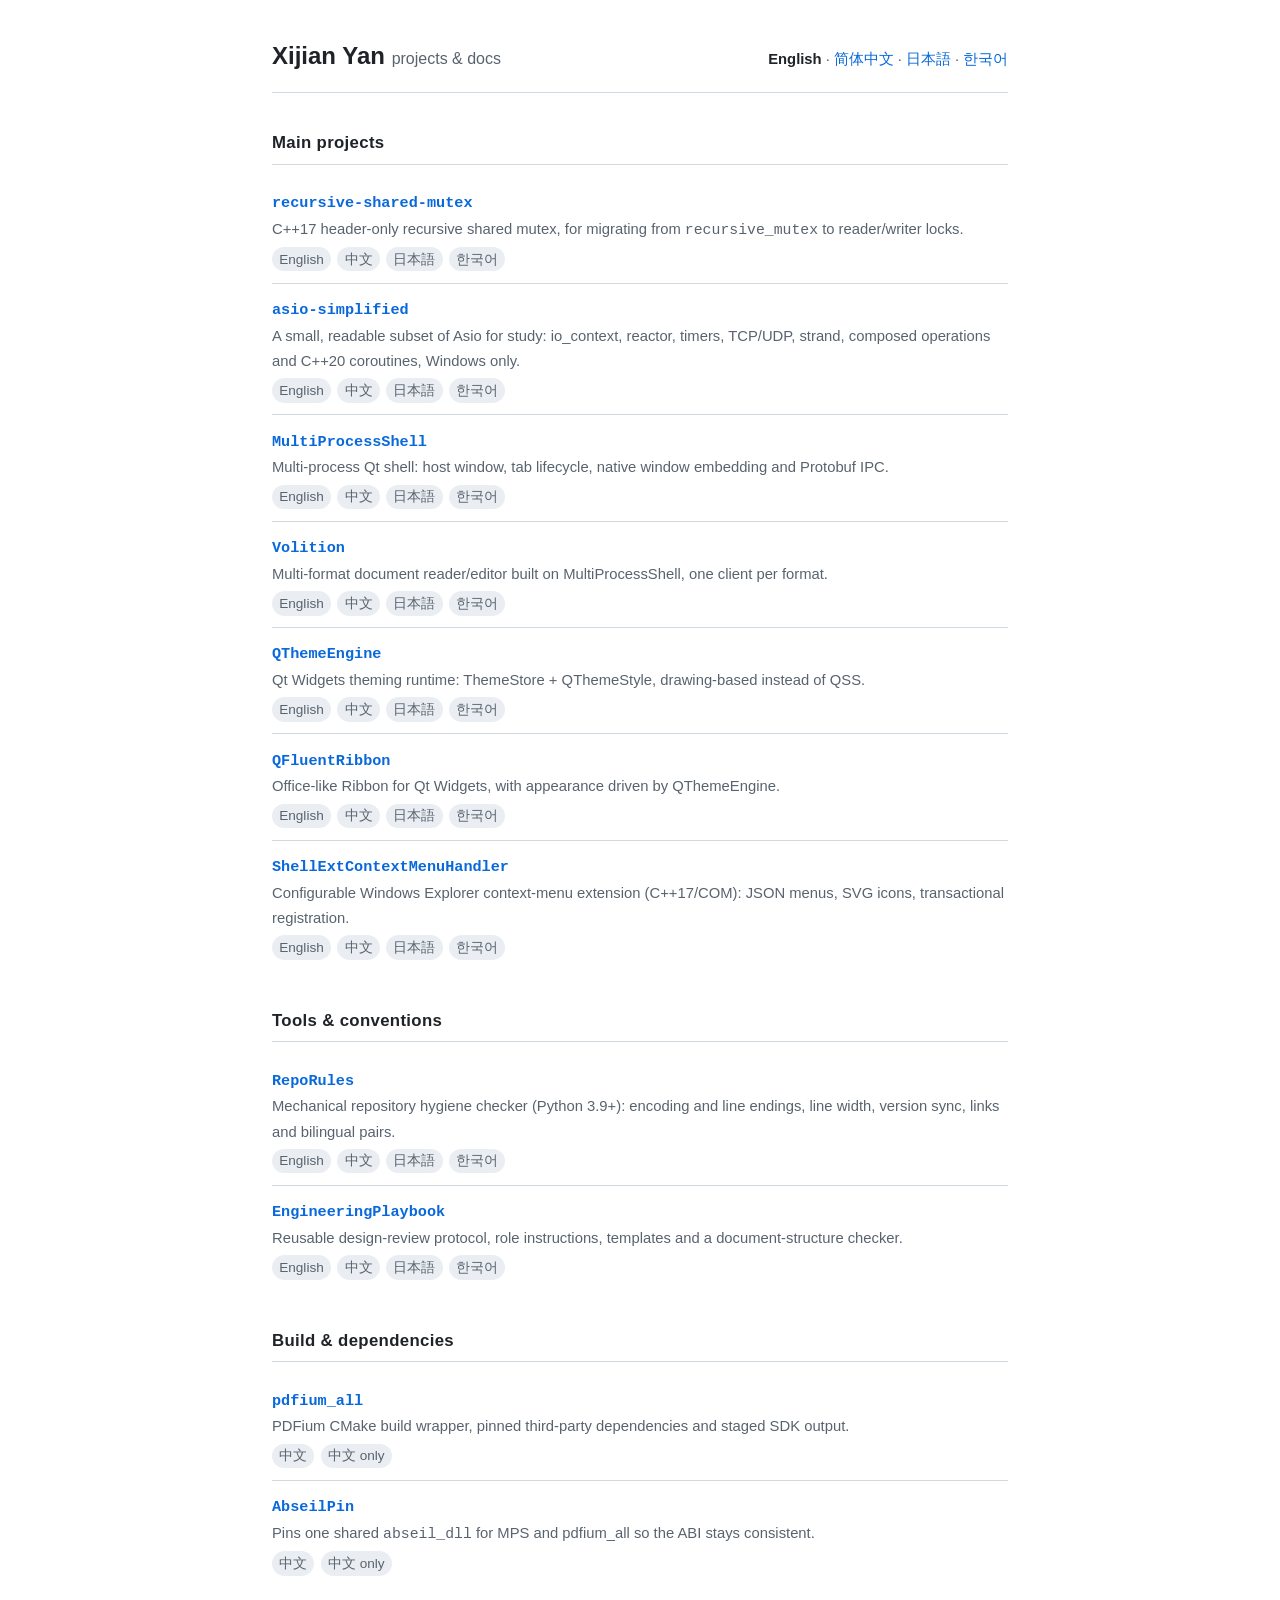
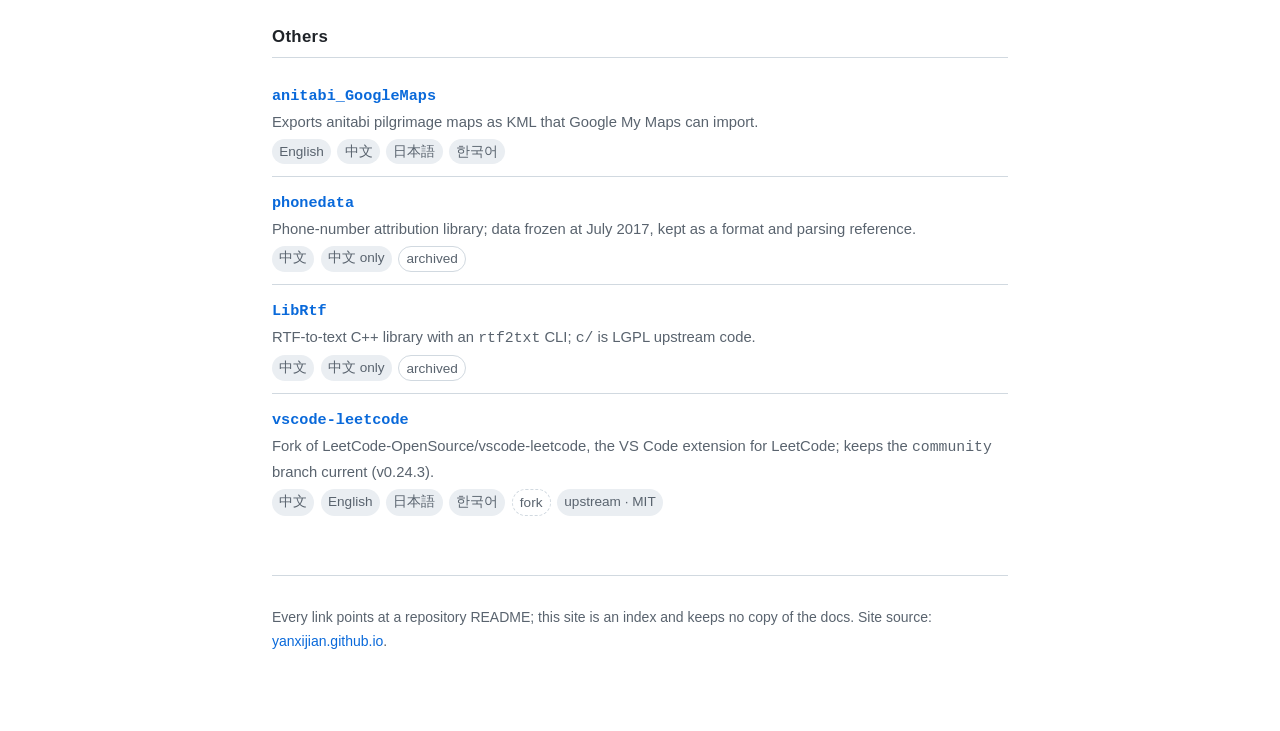
==== commit 4f3f5e58: "Add asio-simplified to the project index List the new study library on the English, Chinese, Japanes" ====
--- a/en/index.html
+++ b/en/index.html
@@ -31,6 +31,16 @@
           <a class="tag" href="https://github.com/yanxijian/recursive-shared-mutex/blob/HEAD/README.zh-CN.md">中文</a>
           <a class="tag" href="https://github.com/yanxijian/recursive-shared-mutex/blob/HEAD/README.ja.md">日本語</a>
           <a class="tag" href="https://github.com/yanxijian/recursive-shared-mutex/blob/HEAD/README.ko.md">한국어</a>
+        </span>
+      </li>
+      <li>
+        <a class="name" href="https://github.com/yanxijian/asio-simplified"><code>asio-simplified</code></a>
+        <span class="desc">A small, readable subset of Asio for study: io_context, reactor, timers, TCP/UDP, strand, composed operations and C++20 coroutines, Windows only.</span>
+        <span class="tags">
+          <a class="tag" href="https://github.com/yanxijian/asio-simplified/blob/HEAD/README.md">English</a>
+          <a class="tag" href="https://github.com/yanxijian/asio-simplified/blob/HEAD/README.zh-CN.md">中文</a>
+          <a class="tag" href="https://github.com/yanxijian/asio-simplified/blob/HEAD/README.ja.md">日本語</a>
+          <a class="tag" href="https://github.com/yanxijian/asio-simplified/blob/HEAD/README.ko.md">한국어</a>
         </span>
       </li>
       <li>
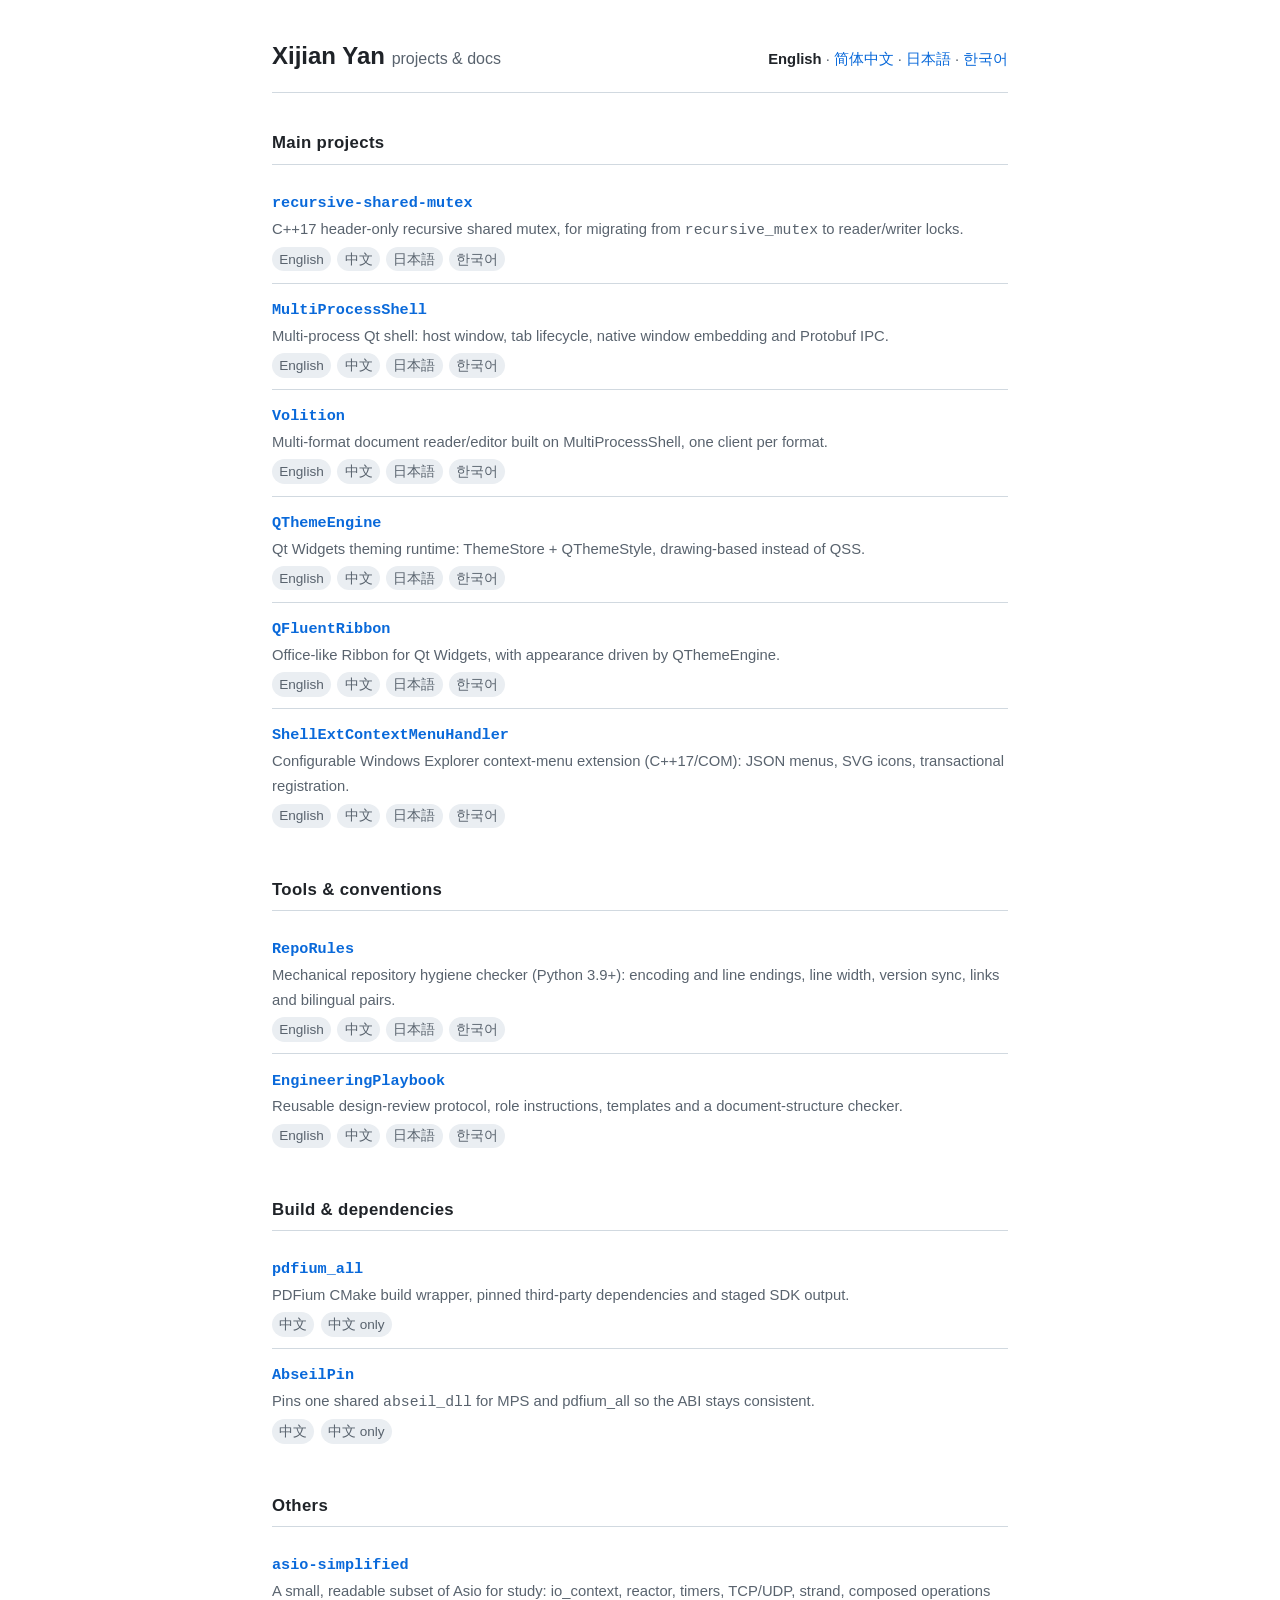
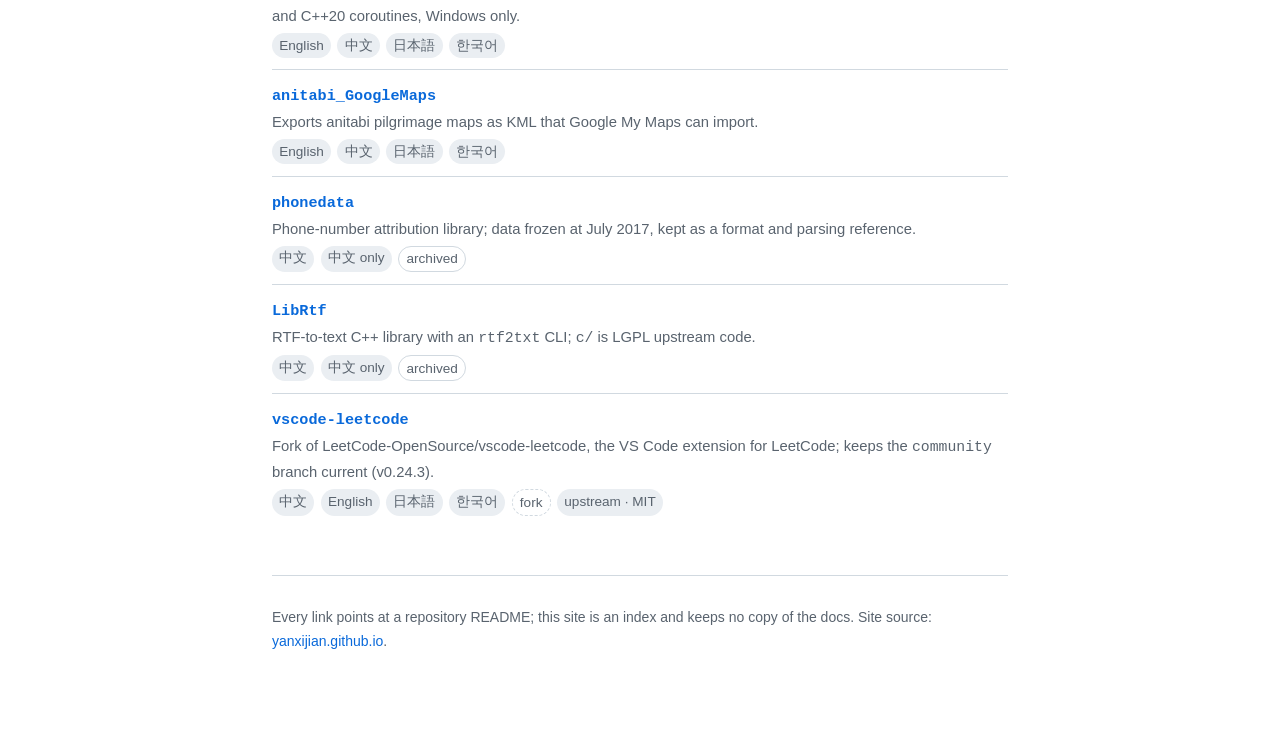
==== commit 78a6baa5: "Move asio-simplified to the Others section It is a study project, not part of the main product line." ====
--- a/en/index.html
+++ b/en/index.html
@@ -31,16 +31,6 @@
           <a class="tag" href="https://github.com/yanxijian/recursive-shared-mutex/blob/HEAD/README.zh-CN.md">中文</a>
           <a class="tag" href="https://github.com/yanxijian/recursive-shared-mutex/blob/HEAD/README.ja.md">日本語</a>
           <a class="tag" href="https://github.com/yanxijian/recursive-shared-mutex/blob/HEAD/README.ko.md">한국어</a>
-        </span>
-      </li>
-      <li>
-        <a class="name" href="https://github.com/yanxijian/asio-simplified"><code>asio-simplified</code></a>
-        <span class="desc">A small, readable subset of Asio for study: io_context, reactor, timers, TCP/UDP, strand, composed operations and C++20 coroutines, Windows only.</span>
-        <span class="tags">
-          <a class="tag" href="https://github.com/yanxijian/asio-simplified/blob/HEAD/README.md">English</a>
-          <a class="tag" href="https://github.com/yanxijian/asio-simplified/blob/HEAD/README.zh-CN.md">中文</a>
-          <a class="tag" href="https://github.com/yanxijian/asio-simplified/blob/HEAD/README.ja.md">日本語</a>
-          <a class="tag" href="https://github.com/yanxijian/asio-simplified/blob/HEAD/README.ko.md">한국어</a>
         </span>
       </li>
       <li>
@@ -148,6 +138,16 @@
     <h2>Others</h2>
     <ul class="repos">
       <li>
+        <a class="name" href="https://github.com/yanxijian/asio-simplified"><code>asio-simplified</code></a>
+        <span class="desc">A small, readable subset of Asio for study: io_context, reactor, timers, TCP/UDP, strand, composed operations and C++20 coroutines, Windows only.</span>
+        <span class="tags">
+          <a class="tag" href="https://github.com/yanxijian/asio-simplified/blob/HEAD/README.md">English</a>
+          <a class="tag" href="https://github.com/yanxijian/asio-simplified/blob/HEAD/README.zh-CN.md">中文</a>
+          <a class="tag" href="https://github.com/yanxijian/asio-simplified/blob/HEAD/README.ja.md">日本語</a>
+          <a class="tag" href="https://github.com/yanxijian/asio-simplified/blob/HEAD/README.ko.md">한국어</a>
+        </span>
+      </li>
+      <li>
         <a class="name" href="https://github.com/yanxijian/anitabi_GoogleMaps"><code>anitabi_GoogleMaps</code></a>
         <span class="desc">Exports anitabi pilgrimage maps as KML that Google My Maps can import.</span>
         <span class="tags">
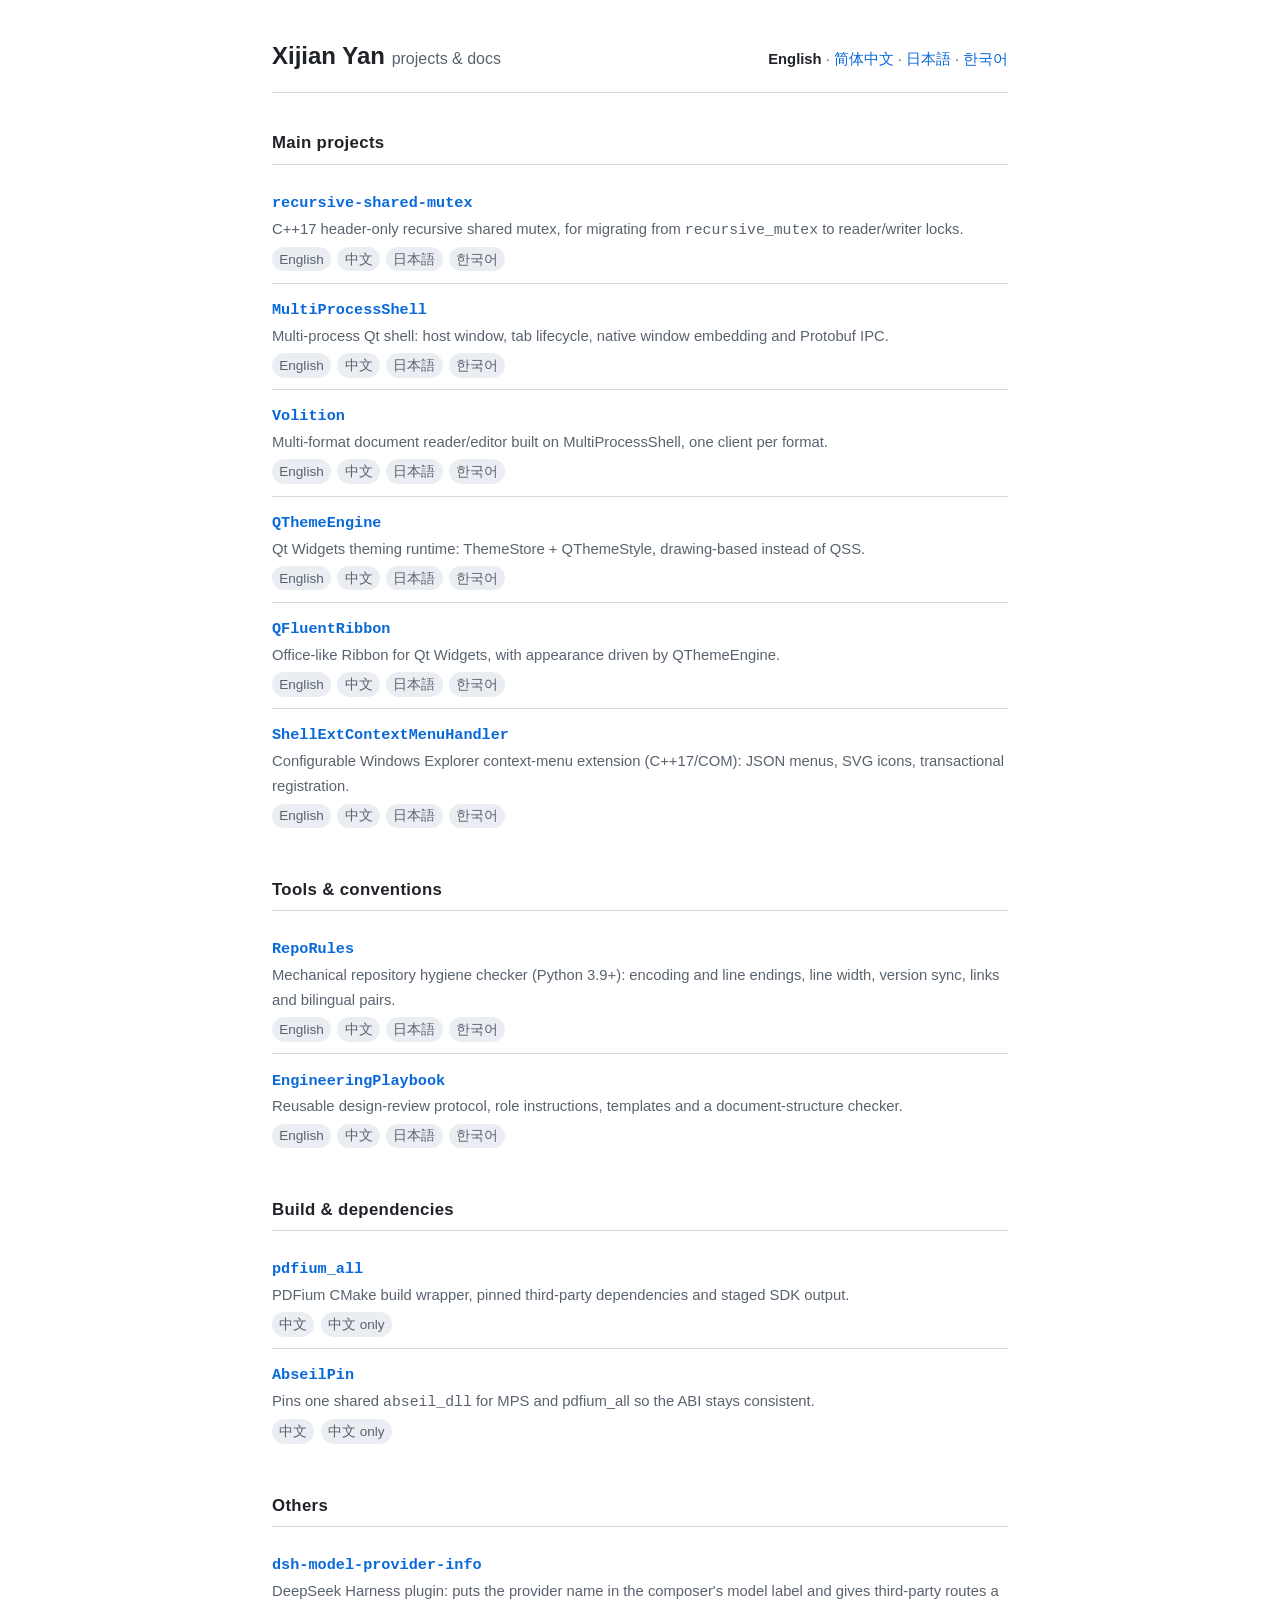
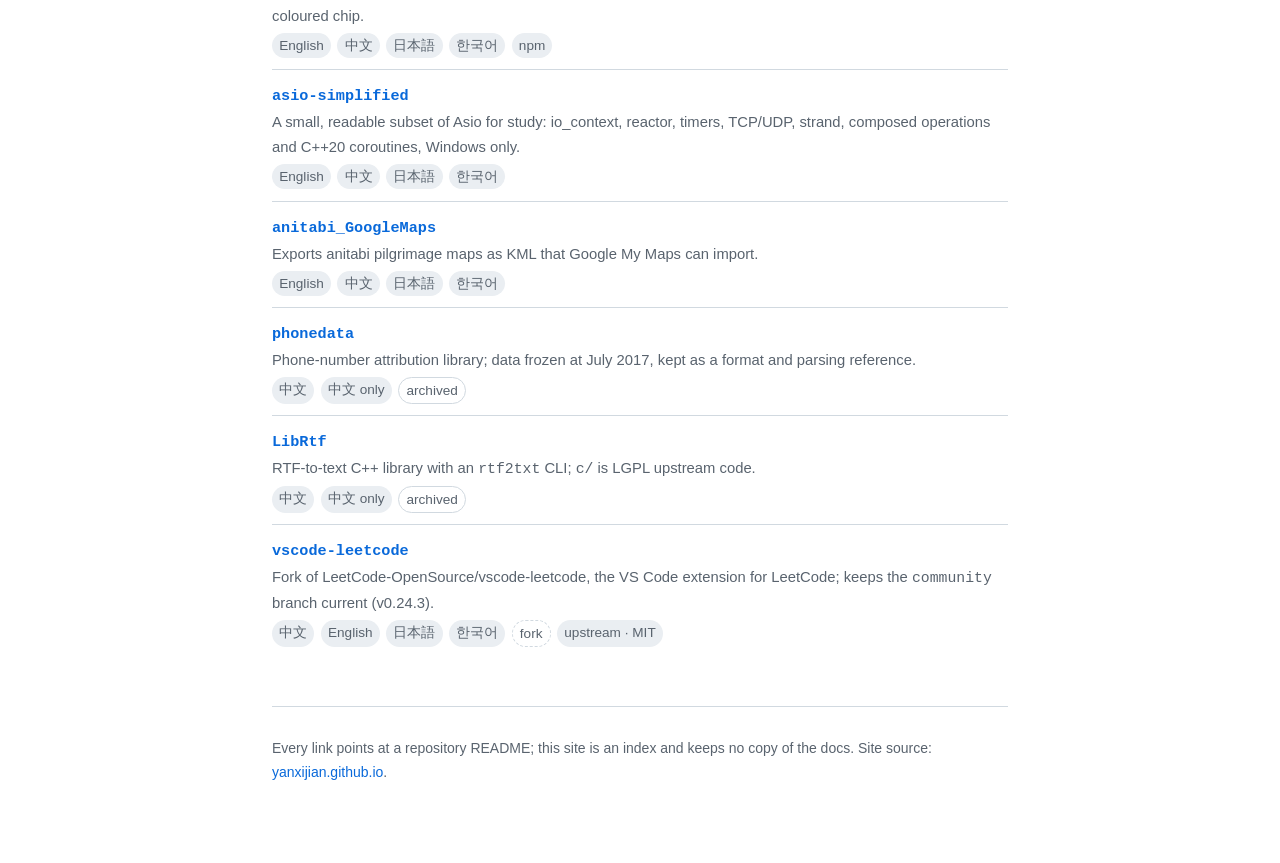
==== commit 8768873e: "List dsh-model-provider-info in all four indexes Adds the DeepSeek Harness plugin under the Others s" ====
--- a/en/index.html
+++ b/en/index.html
@@ -138,6 +138,17 @@
     <h2>Others</h2>
     <ul class="repos">
       <li>
+        <a class="name" href="https://github.com/yanxijian/dsh-model-provider-info"><code>dsh-model-provider-info</code></a>
+        <span class="desc">DeepSeek Harness plugin: puts the provider name in the composer's model label and gives third-party routes a coloured chip.</span>
+        <span class="tags">
+          <a class="tag" href="https://github.com/yanxijian/dsh-model-provider-info/blob/HEAD/README.md">English</a>
+          <a class="tag" href="https://github.com/yanxijian/dsh-model-provider-info/blob/HEAD/README.zh-CN.md">中文</a>
+          <a class="tag" href="https://github.com/yanxijian/dsh-model-provider-info/blob/HEAD/README.ja.md">日本語</a>
+          <a class="tag" href="https://github.com/yanxijian/dsh-model-provider-info/blob/HEAD/README.ko.md">한국어</a>
+          <a class="tag" href="https://www.npmjs.com/package/dsh-model-provider-info">npm</a>
+        </span>
+      </li>
+      <li>
         <a class="name" href="https://github.com/yanxijian/asio-simplified"><code>asio-simplified</code></a>
         <span class="desc">A small, readable subset of Asio for study: io_context, reactor, timers, TCP/UDP, strand, composed operations and C++20 coroutines, Windows only.</span>
         <span class="tags">
